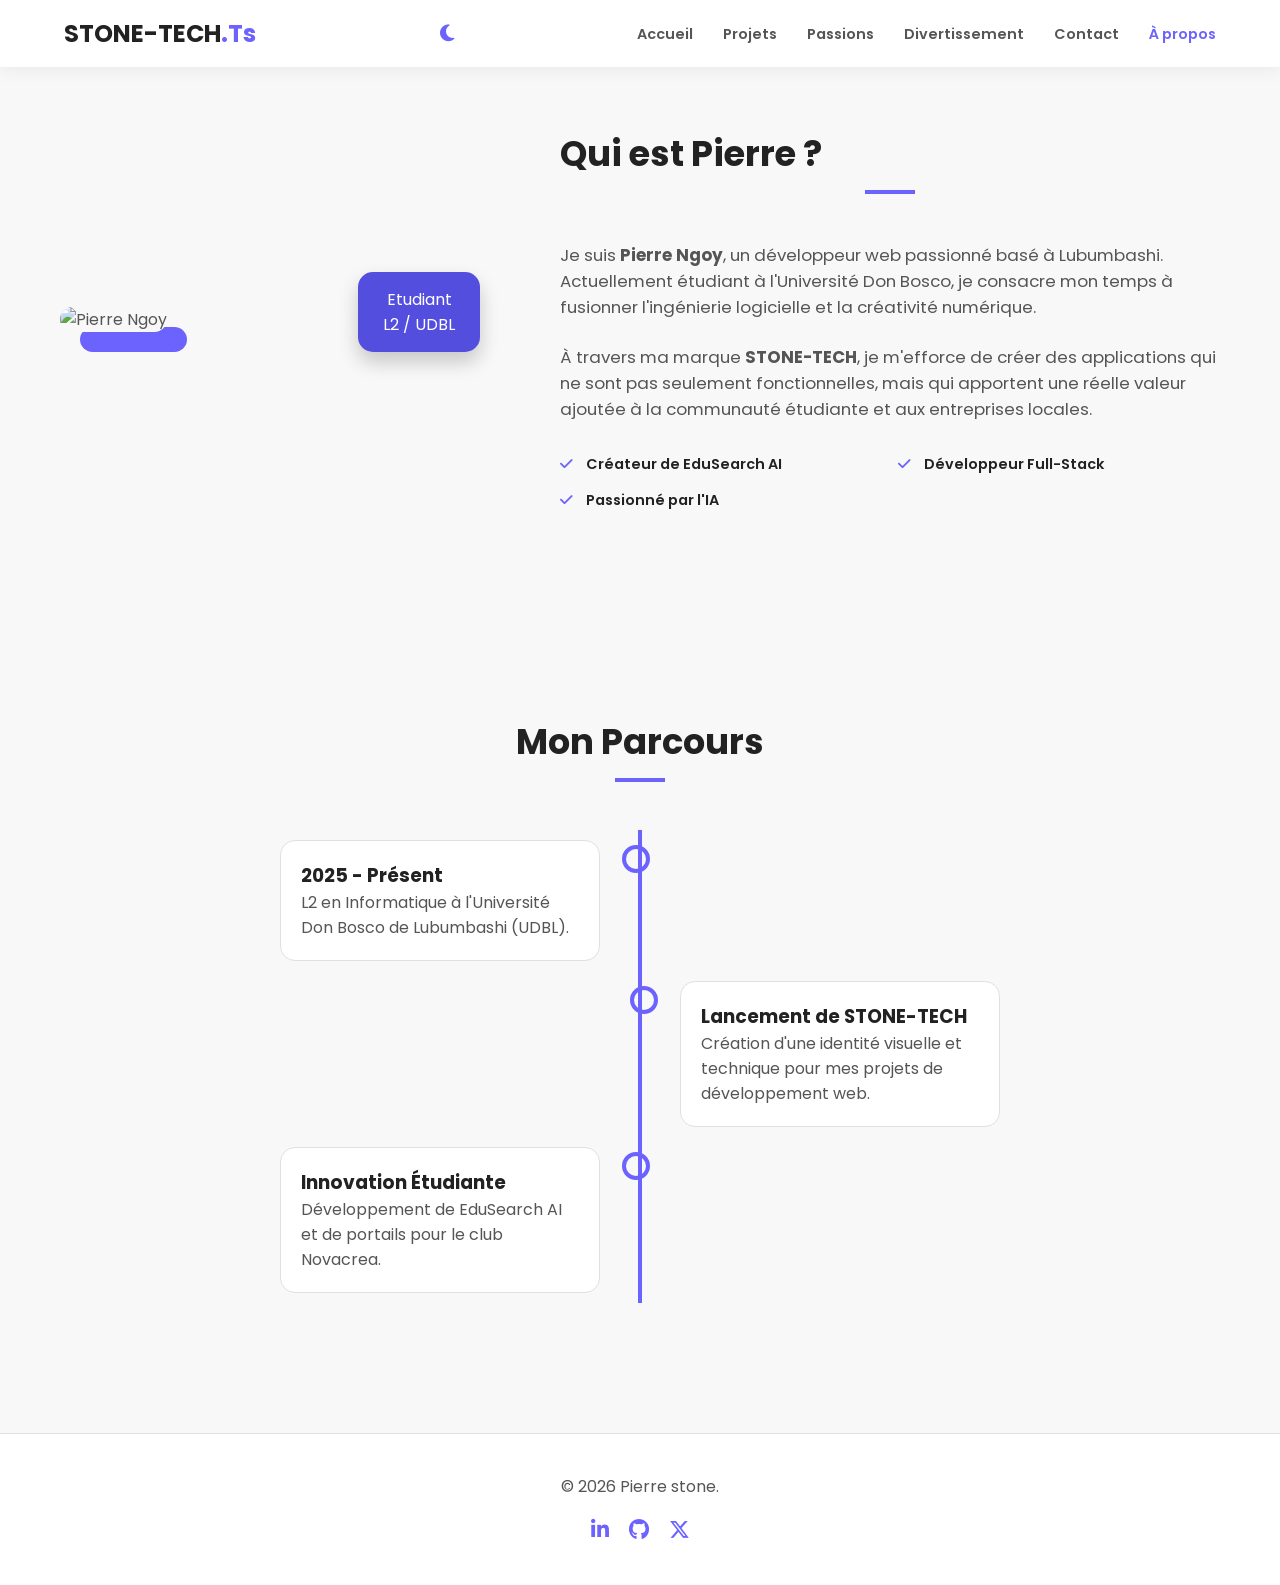
==== apropos.html @ 94541559 "nouveau" ====
<!DOCTYPE html>
<html lang="fr">
<head>
    <meta charset="UTF-8">
    <meta name="viewport" content="width=device-width, initial-scale=1.0">
    <title>À PROPOS | Pierre Ngoy</title>
    <link rel="stylesheet" href="css/style.css">
    <link rel="shortcut icon" href="image/peter.svg" type="image/x-icon">
    <link rel="preconnect" href="https://fonts.googleapis.com">
    <link href="https://fonts.googleapis.com/css2?family=Poppins:wght@300;400;600;700&display=swap" rel="stylesheet">
    <link rel="stylesheet" href="https://cdnjs.cloudflare.com/ajax/libs/font-awesome/6.5.1/css/all.min.css">
</head>
<body class="light-theme">

    <header>
        <div class="logo">
            <a href="index.html">STONE-TECH<span>.Ts</span></a>
        </div>
        <div class="header-right">
            <div class="theme-toggle" id="theme-button"><i class="fa-solid fa-moon"></i></div>
            <div class="menu-toggle" id="mobile-menu"><i class="fa-solid fa-bars"></i></div>
        </div>
        <nav>
            <ul class="nav-list">
                <li><a href="index.html">Accueil</a></li>
                <li><a href="projets.html">Projets</a></li>
                <li><a href="passions.html">Passions</a></li>
                <li><a href="divertissement.html">Divertissement</a></li>
                <li><a href="contact.html">Contact</a></li>
                <li><a href="apropos.html" class="active">À propos</a></li>
            </ul>
        </nav>
    </header>

    <main class="container">
        <section class="about-hero fade-in">
            <div class="about-image">
                <img src="image/PIERRE.jpg" alt="Pierre Ngoy">
                <div class="experience-badge">
                    <span>Etudiant</span>
                    <p>L2 / UDBL</p>
                </div>
            </div>
            <div class="about-intro">
                <h1 class="section-title" style="text-align: left; margin-top: 0;">Qui est <span>Pierre ?</span></h1>
                <p>Je suis <strong>Pierre Ngoy</strong>, un développeur web passionné basé à Lubumbashi. Actuellement étudiant à l'Université Don Bosco, je consacre mon temps à fusionner l'ingénierie logicielle et la créativité numérique.</p>
                <p>À travers ma marque <strong>STONE-TECH</strong>, je m'efforce de créer des applications qui ne sont pas seulement fonctionnelles, mais qui apportent une réelle valeur ajoutée à la communauté étudiante et aux entreprises locales.</p>
                
                <div class="personal-info">
                    <ul>
                        <li><i class="fa-solid fa-check"></i> Créateur de EduSearch AI</li>
                        <li><i class="fa-solid fa-check"></i> Développeur Full-Stack</li>
                        <li><i class="fa-solid fa-check"></i> Passionné par l'IA</li>
                    </ul>
                </div>
            </div>
        </section>

        <section class="timeline-section fade-in">
            <h2 class="section-title">Mon Parcours</h2>
            <div class="timeline">
                <div class="timeline-item left slide-in-left">
                    <div class="content">
                        <h3>2025 - Présent</h3>
                        <p>L2 en Informatique à l'Université Don Bosco de Lubumbashi (UDBL).</p>
                    </div>
                </div>
                <div class="timeline-item right slide-in-right">
                    <div class="content">
                        <h3>Lancement de STONE-TECH</h3>
                        <p>Création d'une identité visuelle et technique pour mes projets de développement web.</p>
                    </div>
                </div>
                <div class="timeline-item left slide-in-left">
                    <div class="content">
                        <h3>Innovation Étudiante</h3>
                        <p>Développement de EduSearch AI et de portails pour le club Novacrea.</p>
                    </div>
                </div>
            </div>
        </section>
    </main>

    <footer>
        <div class="footer-content">
            <p>&copy; 2026 Pierre stone.</p>
            <div class="social-links">
                <a href="#"><i class="fa-brands fa-linkedin-in"></i></a>
                <a href="#"><i class="fa-brands fa-github"></i></a>
                <a href="#"><i class="fa-brands fa-x-twitter"></i></a>
            </div>
        </div>
    </footer>

    <script src="js/script.js"></script>
</body>
</html>
---- css/style.css ----
/* =========================================
   1. VARIABLES & THÈMES (COULEURS TECH)
   ========================================= */
:root {
    --violet-doux: #6C63FF;
    --violet-fonce: #534EDD;
    --cyan-tech: #00f2ff;
    --gris-tres-clair: #F8F8F8;
    --gris-clair: #E0E0E0;
    --gris-fonce: #555;
    --gris-noir: #222;
    
    --bg-color: var(--gris-tres-clair);
    --header-bg: #FFFFFF;
    --text-color: var(--gris-fonce);
    --title-color: var(--gris-noir);
    --card-bg: #FFFFFF;
    --border-color: var(--gris-clair);
}

body.dark-theme {
    --bg-color: #0f0f12;
    --header-bg: #1a1a1f;
    --text-color: #b0b0b0;
    --title-color: #ffffff;
    --card-bg: #1a1a1f;
    --border-color: #333;
}

/* =========================================
   2. GLOBAL & RESET
   ========================================= */
* { margin: 0; padding: 0; box-sizing: border-box; }

body {
    font-family: 'Poppins', sans-serif;
    background: var(--bg-color);
    color: var(--text-color);
    transition: 0.3s ease;
    overflow-x: hidden;
}

h1, h2, h3 { font-family: 'Poppins', sans-serif; color: var(--title-color); }
a { text-decoration: none; transition: 0.3s; }
.container { max-width: 1200px; margin: 0 auto; padding: 0 20px; }

/* =========================================
   3. HEADER & NAVIGATION (MOBILE READY)
   ========================================= */
header {
    background: var(--header-bg);
    padding: 1rem 5%;
    display: flex;
    justify-content: space-between;
    align-items: center;
    position: sticky; top: 0; z-index: 1000;
    box-shadow: 0 5px 15px rgba(0,0,0,0.05);
}

.logo a { font-size: 1.5rem; font-weight: 700; color: var(--title-color); }
.logo span { color: var(--violet-doux); }

.header-right { display: flex; align-items: center; gap: 20px; }

.nav-list { list-style: none; display: flex; gap: 30px; }
.nav-list a { color: var(--text-color); font-weight: 600; font-size: 0.9rem; }
.nav-list a.active, .nav-list a:hover { color: var(--violet-doux); }

.theme-toggle, .menu-toggle { cursor: pointer; font-size: 1.2rem; color: var(--violet-doux); }
.menu-toggle { display: none; }

/* =========================================
   4. PAGE ACCUEIL (INDEX.HTML)
   ========================================= */
.hero { min-height: 85vh; display: flex; align-items: center; padding: 40px 0; }
.hero-content { display: flex; align-items: center; gap: 50px; width: 100%; }

.badge-tech {
    background: rgba(108, 99, 255, 0.1); color: var(--violet-doux);
    padding: 6px 15px; border-radius: 20px; font-weight: 700; font-size: 0.8rem;
    display: inline-block; margin-bottom: 1rem;
}

.hero-text { flex: 1.2; }
.hero-text h1 { font-size: 3.5rem; line-height: 1.1; margin-bottom: 1.5rem; }
.hero-text h1 span { color: var(--violet-doux); }

.hero-btns { display: flex; gap: 15px; margin-top: 2rem; }
.btn-primary { background: var(--violet-doux); color: white; padding: 12px 30px; border-radius: 30px; font-weight: 600; box-shadow: 0 4px 15px rgba(108, 99, 255, 0.3); }
.btn-secondary { border: 2px solid var(--violet-doux); color: var(--violet-doux); padding: 12px 30px; border-radius: 30px; font-weight: 600; }

.hero-visual { flex: 1; position: relative; display: flex; justify-content: center; }
.hero-swiper { width: 300px; height: 300px; border-radius: 50%; border: 6px solid var(--violet-doux); overflow: hidden; z-index: 2; }
.swiper-slide img { width: 100%; height: 100%; object-fit: cover; }

.circle-decoration {
    position: absolute; width: 320px; height: 320px;
    border: 2px dashed var(--violet-doux); border-radius: 50%;
    animation: spin 20s linear infinite;
}
@keyframes spin { from { transform: rotate(0deg); } to { transform: rotate(360deg); } }

/* =========================================
   5. SKILLS GRID (INDEX & COMMUN)
   ========================================= */
.section-title { text-align: center; margin: 4rem 0 3rem; font-size: 2.2rem; }
.section-title::after { content: ''; display: block; width: 50px; height: 4px; background: var(--violet-doux); margin: 10px auto; }

.skills-grid { display: grid; grid-template-columns: repeat(auto-fit, minmax(280px, 1fr)); gap: 25px; }
.skill-card {
    background: var(--card-bg); padding: 30px; border-radius: 20px;
    border: 1px solid var(--border-color); transition: 0.4s; text-align: center;
}
.skill-card:hover { transform: translateY(-10px); box-shadow: 0 10px 30px rgba(0,0,0,0.1); border-color: var(--violet-doux); }
.skill-icon { font-size: 2rem; color: var(--violet-doux); margin-bottom: 1rem; display: flex; justify-content: center; gap: 10px; }

.skill-bar { width: 100%; height: 6px; background: var(--gris-clair); border-radius: 10px; margin-top: 15px; overflow: hidden; }
.progress { height: 100%; background: linear-gradient(90deg, var(--violet-doux), var(--cyan-tech)); }

/* =========================================
   6. PAGES PROJETS / DIVERTISSEMENT (GRILLES)
   ========================================= */
.grid-container { display: grid; grid-template-columns: repeat(auto-fit, minmax(300px, 1fr)); gap: 30px; padding-bottom: 50px; }

.ent-card {
    background: var(--card-bg); border-radius: 20px; overflow: hidden;
    border: 1px solid var(--border-color); transition: 0.3s;
}
.ent-card:hover { transform: scale(1.02); box-shadow: 0 10px 25px rgba(0,0,0,0.1); }
.ent-img-container { width: 100%; height: 200px; overflow: hidden; }
.ent-img-container img { width: 100%; height: 100%; object-fit: cover; }
.ent-info { padding: 20px; text-align: center; }
.ent-icon { color: var(--violet-doux); font-size: 1.5rem; margin-bottom: 10px; }

/* =========================================
   7. PAGE PASSIONS (LISTE)
   ========================================= */
.passion-item {
    display: flex; align-items: center; gap: 40px;
    background: var(--card-bg); padding: 30px; border-radius: 25px;
    margin-bottom: 30px; border: 1px solid var(--border-color);
}
.passion-item.reverse { flex-direction: row-reverse; }
.passion-image { flex: 1; height: 250px; border-radius: 20px; overflow: hidden; }
.passion-image img { width: 100%; height: 100%; object-fit: cover; }
.passion-text { flex: 1.5; }

/* =========================================
   8. PAGE CONTACT (STYLE TECH)
   ========================================= */
.tech-mode {
    background-color: #0a0a0c;
    background-image: radial-gradient(circle at 50% 50%, rgba(108,99,255,0.05) 0%, transparent 80%),
                      linear-gradient(rgba(108,99,255,0.05) 1px, transparent 1px),
                      linear-gradient(90deg, rgba(108,99,255,0.05) 1px, transparent 1px);
    background-size: 100% 100%, 30px 30px, 30px 30px;
    padding: 60px 0; min-height: 90vh;
}
.tech-title { color: var(--cyan-tech); text-shadow: 0 0 10px var(--cyan-tech); text-align: center; letter-spacing: 3px; margin-bottom: 2rem; }

.tech-para { color: var(--cyan-tech); text-shadow: 0 0 5px var(--cyan-tech); text-align: center; letter-spacing: 2px; margin-bottom: 1rem; }

.tech-card {
    background: rgba(26, 26, 31, 0.9) !important; backdrop-filter: blur(10px);
    border: 1px solid var(--violet-doux); border-radius: 0 40px 0 40px !important;
    padding: 30px; max-width: 550px; margin: 0 auto;
}
.pro-form input, .pro-form textarea {
    width: 100%; background: #000 !important; border: 1px solid #333 !important;
    color: var(--cyan-tech) !important; padding: 15px; margin-bottom: 15px; border-radius: 8px; font-family: monospace;
}
.btn-tech {
    width: 100%; background: linear-gradient(45deg, var(--violet-doux), var(--cyan-tech));
    color: #fff; border: none; padding: 18px; font-weight: 700; cursor: pointer;
    clip-path: polygon(10% 0, 100% 0, 90% 100%, 0% 100%);
}
.quick-links-mobile { display: flex; justify-content: center; gap: 20px; margin-top: 30px; }
.tech-link { width: 55px; height: 55px; border-radius: 50%; border: 1px solid var(--violet-doux); display: flex; align-items: center; justify-content: center; font-size: 1.4rem; color: #fff; }
/* =========================================
   PAGE À PROPOS - STYLES SPÉCIFIQUES
   ========================================= */

.about-hero {
    display: flex;
    align-items: center;
    gap: 60px;
    padding: 60px 0;
}

.about-image {
    position: relative;
    flex: 1;
}

.about-image img {
    width: 100%;
    max-width: 400px;
    border-radius: 30px;
    box-shadow: 20px 20px 0 var(--violet-doux);
}

.experience-badge {
    position: absolute;
    bottom: -20px;
    right: 20px;
    background: var(--violet-fonce);
    color: white;
    padding: 15px 25px;
    border-radius: 15px;
    text-align: center;
    box-shadow: 0 10px 20px rgba(0,0,0,0.2);
}

.about-intro {
    flex: 1.5;
}

.about-intro p {
    margin-bottom: 1.5rem;
    font-size: 1.05rem;
}

.personal-info ul {
    list-style: none;
    display: grid;
    grid-template-columns: 1fr 1fr;
    gap: 15px;
    margin-top: 2rem;
}

.personal-info li {
    font-weight: 600;
    font-size: 0.9rem;
    color: var(--title-color);
}

.personal-info i {
    color: var(--violet-doux);
    margin-right: 10px;
}

/* --- Timeline Style --- */
.timeline-section {
    padding: 80px 0;
}

.timeline {
    position: relative;
    max-width: 800px;
    margin: 0 auto;
}

.timeline::after {
    content: '';
    position: absolute;
    width: 4px;
    background-color: var(--violet-doux);
    top: 0; bottom: 0;
    left: 50%;
    margin-left: -2px;
}

.timeline-item {
    padding: 10px 40px;
    position: relative;
    width: 50%;
}

.timeline-item::after {
    content: '';
    position: absolute;
    width: 20px; height: 20px;
    right: -10px;
    background-color: var(--bg-color);
    border: 4px solid var(--violet-doux);
    top: 15px;
    border-radius: 50%;
    z-index: 1;
}

.right { left: 50%; }
.right::after { left: -10px; }

.timeline-item .content {
    padding: 20px;
    background: var(--card-bg);
    border-radius: 15px;
    border: 1px solid var(--border-color);
}

/* --- RESPONSIVE À PROPOS --- */
@media (max-width: 900px) {
    .about-hero {
        flex-direction: column;
        text-align: center;
    }
    .about-image img {
        max-width: 300px;
        box-shadow: 15px 15px 0 var(--violet-doux);
    }
    .personal-info ul {
        grid-template-columns: 1fr;
    }
    .timeline::after { left: 31px; }
    .timeline-item { width: 100%; padding-left: 70px; padding-right: 25px; }
    .timeline-item::after { left: 21px; }
    .right { left: 0%; }
}

/* =========================================
   9. FOOTER
   ========================================= */
footer { text-align: center; padding: 40px 0; background: var(--header-bg); border-top: 1px solid var(--border-color); margin-top: 50px; }
.social-links { margin-top: 15px; display: flex; justify-content: center; gap: 20px; }
.social-links a { color: var(--violet-doux); font-size: 1.3rem; }

/* =========================================
   10. RESPONSIVE & ANIMATIONS
   ========================================= */
@media (max-width: 992px) {
    .hero-content { flex-direction: column-reverse; text-align: center; }
    .hero-text h1 { font-size: 2.8rem; }
    .hero-btns { justify-content: center; }
    .passion-item, .passion-item.reverse { flex-direction: column; text-align: center; }
}

@media (max-width: 768px) {
    .menu-toggle { display: block; }
    nav {
        display: none; position: absolute; top: 100%; left: 0; width: 100%;
        background: var(--header-bg); flex-direction: column; padding: 20px;
        box-shadow: 0 10px 15px rgba(0,0,0,0.1);
    }
    nav.active { display: flex; }
    .nav-list { flex-direction: column; align-items: center; gap: 15px; }
}

/* Base des animations */
.fade-in, .slide-in-left, .slide-in-right { opacity: 0; transition: 0.8s ease-out; }
.slide-in-left { transform: translateX(-40px); }
.slide-in-right { transform: translateX(40px); }
.appear { opacity: 1; transform: translate(0); }
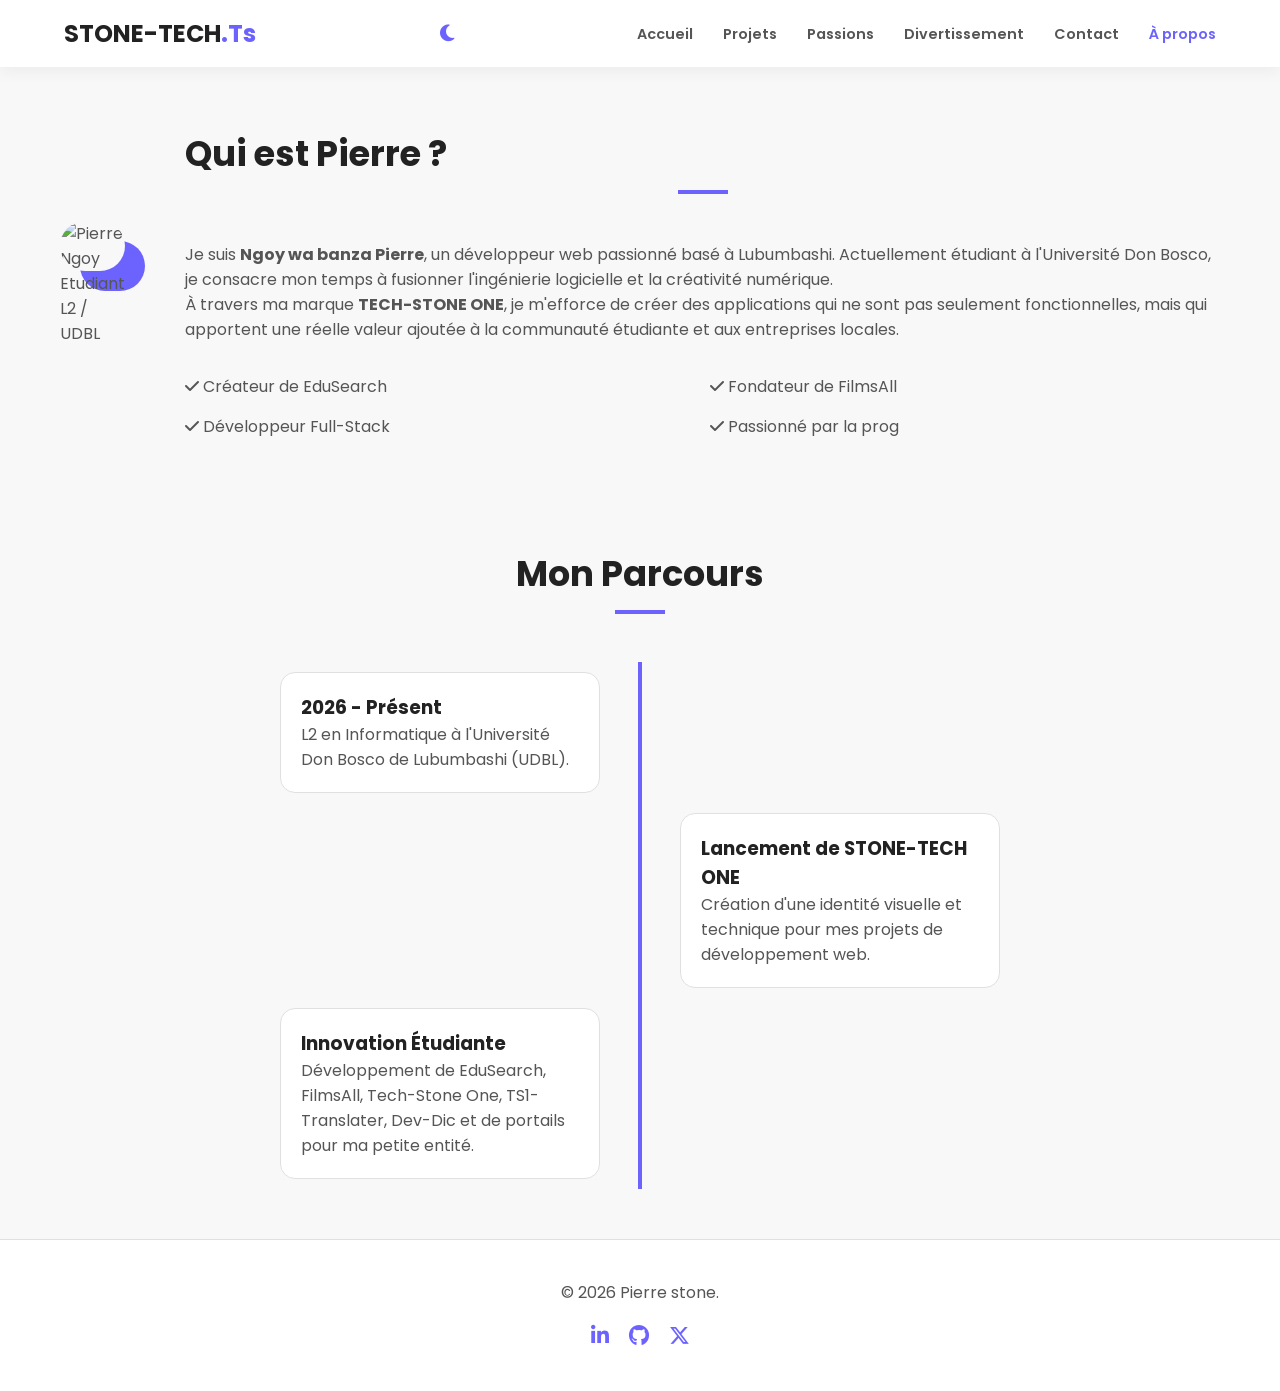
==== commit b0f0062d: "nouvelle fonctionnalité" ====
--- a/apropos.html
+++ b/apropos.html
@@ -43,14 +43,15 @@
             </div>
             <div class="about-intro">
                 <h1 class="section-title" style="text-align: left; margin-top: 0;">Qui est <span>Pierre ?</span></h1>
-                <p>Je suis <strong>Pierre Ngoy</strong>, un développeur web passionné basé à Lubumbashi. Actuellement étudiant à l'Université Don Bosco, je consacre mon temps à fusionner l'ingénierie logicielle et la créativité numérique.</p>
-                <p>À travers ma marque <strong>STONE-TECH</strong>, je m'efforce de créer des applications qui ne sont pas seulement fonctionnelles, mais qui apportent une réelle valeur ajoutée à la communauté étudiante et aux entreprises locales.</p>
+                <p>Je suis <strong>Ngoy wa banza Pierre</strong>, un développeur web passionné basé à Lubumbashi. Actuellement étudiant à l'Université Don Bosco, je consacre mon temps à fusionner l'ingénierie logicielle et la créativité numérique.</p>
+                <p>À travers ma marque <strong>TECH-STONE ONE</strong>, je m'efforce de créer des applications qui ne sont pas seulement fonctionnelles, mais qui apportent une réelle valeur ajoutée à la communauté étudiante et aux entreprises locales.</p>
                 
                 <div class="personal-info">
                     <ul>
-                        <li><i class="fa-solid fa-check"></i> Créateur de EduSearch AI</li>
+                        <li><i class="fa-solid fa-check"></i> Créateur de EduSearch</li>
+                        <li><i class="fa-solid fa-check"></i> Fondateur de FilmsAll</li>
                         <li><i class="fa-solid fa-check"></i> Développeur Full-Stack</li>
-                        <li><i class="fa-solid fa-check"></i> Passionné par l'IA</li>
+                        <li><i class="fa-solid fa-check"></i> Passionné par la prog</li>
                     </ul>
                 </div>
             </div>
@@ -61,20 +62,20 @@
             <div class="timeline">
                 <div class="timeline-item left slide-in-left">
                     <div class="content">
-                        <h3>2025 - Présent</h3>
+                        <h3>2026 - Présent</h3>
                         <p>L2 en Informatique à l'Université Don Bosco de Lubumbashi (UDBL).</p>
                     </div>
                 </div>
                 <div class="timeline-item right slide-in-right">
                     <div class="content">
-                        <h3>Lancement de STONE-TECH</h3>
+                        <h3>Lancement de STONE-TECH ONE</h3>
                         <p>Création d'une identité visuelle et technique pour mes projets de développement web.</p>
                     </div>
                 </div>
                 <div class="timeline-item left slide-in-left">
                     <div class="content">
                         <h3>Innovation Étudiante</h3>
-                        <p>Développement de EduSearch AI et de portails pour le club Novacrea.</p>
+                        <p>Développement de EduSearch, FilmsAll, Tech-Stone One, TS1-Translater, Dev-Dic et de portails pour ma petite entité.</p>
                     </div>
                 </div>
             </div>
@@ -85,8 +86,8 @@
         <div class="footer-content">
             <p>&copy; 2026 Pierre stone.</p>
             <div class="social-links">
-                <a href="#"><i class="fa-brands fa-linkedin-in"></i></a>
-                <a href="#"><i class="fa-brands fa-github"></i></a>
+                <a href="https://www.linkedin.com/in/pierre-ngoy-2ab672357"><i class="fa-brands fa-linkedin-in"></i></a>
+                <a href="https://github.com/PIERRESTONE260.git"><i class="fa-brands fa-github"></i></a>
                 <a href="#"><i class="fa-brands fa-x-twitter"></i></a>
             </div>
         </div>
--- a/css/style.css
+++ b/css/style.css
@@ -1,5 +1,5 @@
 /* =========================================
-   1. VARIABLES & THÈMES (COULEURS TECH)
+   1. VARIABLES & THÈMES
    ========================================= */
 :root {
     --violet-doux: #6C63FF;
@@ -40,12 +40,12 @@
     overflow-x: hidden;
 }
 
-h1, h2, h3 { font-family: 'Poppins', sans-serif; color: var(--title-color); }
+h1, h2, h3 { color: var(--title-color); }
 a { text-decoration: none; transition: 0.3s; }
 .container { max-width: 1200px; margin: 0 auto; padding: 0 20px; }
 
 /* =========================================
-   3. HEADER & NAVIGATION (MOBILE READY)
+   3. HEADER & NAVIGATION
    ========================================= */
 header {
     background: var(--header-bg);
@@ -70,272 +70,146 @@
 .menu-toggle { display: none; }
 
 /* =========================================
-   4. PAGE ACCUEIL (INDEX.HTML)
+   4. GRILLE DE CARTES (PROJETS / PASSIONS / DIVERT.)
+   ========================================= */
+.section-title { text-align: center; margin: 3rem 0; font-size: 2.2rem; }
+.section-title::after { content: ''; display: block; width: 50px; height: 4px; background: var(--violet-doux); margin: 10px auto; }
+
+.projets-grid {
+    display: grid;
+    grid-template-columns: repeat(auto-fit, minmax(320px, 1fr));
+    gap: 30px;
+    padding-bottom: 50px;
+}
+
+.ent-card {
+    background: var(--card-bg);
+    border-radius: 16px;
+    overflow: hidden;
+    border: 1px solid var(--border-color);
+    transition: 0.4s cubic-bezier(0.175, 0.885, 0.32, 1.275);
+    display: flex;
+    flex-direction: column;
+    box-shadow: 0 4px 10px rgba(0,0,0,0.03);
+}
+
+.ent-card:hover {
+    transform: translateY(-10px);
+    box-shadow: 0 15px 30px rgba(0,0,0,0.1);
+    border-color: var(--violet-doux);
+}
+
+.ent-img-container { width: 100%; height: 210px; overflow: hidden; }
+.ent-img-container img { width: 100%; height: 100%; object-fit: cover; transition: 0.5s; display: block; }
+.ent-card:hover .ent-img-container img { transform: scale(1.1); }
+
+.ent-info { padding: 25px; flex-grow: 1; display: flex; flex-direction: column; }
+.ent-info h3 { color: var(--violet-doux); font-size: 1.3rem; margin-bottom: 12px; text-align: left;}
+.ent-info p { font-size: 0.92rem; line-height: 1.6; margin-bottom: 20px; color: var(--text-color); text-align: left;}
+
+.tags { display: flex; flex-wrap: wrap; gap: 8px; margin-bottom: 20px; }
+.tag {
+    background: rgba(108, 99, 255, 0.08);
+    color: var(--violet-doux);
+    padding: 4px 14px;
+    border-radius: 20px;
+    font-size: 0.75rem;
+    font-weight: 600;
+    border: 1px solid rgba(108, 99, 255, 0.15);
+}
+
+.card-footer {
+    margin-top: auto;
+    padding-top: 15px;
+    border-top: 1px solid var(--border-color);
+    display: flex;
+    justify-content: space-between;
+    align-items: center;
+}
+
+.card-footer a, .status {
+    color: var(--title-color);
+    font-size: 0.85rem;
+    font-weight: 600;
+    display: flex;
+    align-items: center;
+    gap: 8px;
+}
+.card-footer a:hover { color: var(--violet-doux); }
+
+/* =========================================
+   5. HERO & ACCUEIL
    ========================================= */
 .hero { min-height: 85vh; display: flex; align-items: center; padding: 40px 0; }
 .hero-content { display: flex; align-items: center; gap: 50px; width: 100%; }
-
-.badge-tech {
-    background: rgba(108, 99, 255, 0.1); color: var(--violet-doux);
-    padding: 6px 15px; border-radius: 20px; font-weight: 700; font-size: 0.8rem;
-    display: inline-block; margin-bottom: 1rem;
-}
-
 .hero-text { flex: 1.2; }
 .hero-text h1 { font-size: 3.5rem; line-height: 1.1; margin-bottom: 1.5rem; }
 .hero-text h1 span { color: var(--violet-doux); }
-
 .hero-btns { display: flex; gap: 15px; margin-top: 2rem; }
 .btn-primary { background: var(--violet-doux); color: white; padding: 12px 30px; border-radius: 30px; font-weight: 600; box-shadow: 0 4px 15px rgba(108, 99, 255, 0.3); }
 .btn-secondary { border: 2px solid var(--violet-doux); color: var(--violet-doux); padding: 12px 30px; border-radius: 30px; font-weight: 600; }
 
-.hero-visual { flex: 1; position: relative; display: flex; justify-content: center; }
+.hero-visual { flex: 1; display: flex; justify-content: center; position: relative; }
 .hero-swiper { width: 300px; height: 300px; border-radius: 50%; border: 6px solid var(--violet-doux); overflow: hidden; z-index: 2; }
-.swiper-slide img { width: 100%; height: 100%; object-fit: cover; }
-
-.circle-decoration {
-    position: absolute; width: 320px; height: 320px;
-    border: 2px dashed var(--violet-doux); border-radius: 50%;
-    animation: spin 20s linear infinite;
-}
+.swiper-slide img { width: 100%; height: 100%; object-fit: cover; display: block; }
+.circle-decoration { position: absolute; width: 320px; height: 320px; border: 2px dashed var(--violet-doux); border-radius: 50%; animation: spin 20s linear infinite; top: 50%; left: 50%; margin-top: -160px; margin-left: -160px;}
 @keyframes spin { from { transform: rotate(0deg); } to { transform: rotate(360deg); } }
 
 /* =========================================
-   5. SKILLS GRID (INDEX & COMMUN)
-   ========================================= */
-.section-title { text-align: center; margin: 4rem 0 3rem; font-size: 2.2rem; }
-.section-title::after { content: ''; display: block; width: 50px; height: 4px; background: var(--violet-doux); margin: 10px auto; }
-
+   6. SKILLS & AUTRES PAGES
+   ========================================= */
 .skills-grid { display: grid; grid-template-columns: repeat(auto-fit, minmax(280px, 1fr)); gap: 25px; }
-.skill-card {
-    background: var(--card-bg); padding: 30px; border-radius: 20px;
-    border: 1px solid var(--border-color); transition: 0.4s; text-align: center;
-}
-.skill-card:hover { transform: translateY(-10px); box-shadow: 0 10px 30px rgba(0,0,0,0.1); border-color: var(--violet-doux); }
+.skill-card { background: var(--card-bg); padding: 30px; border-radius: 20px; border: 1px solid var(--border-color); text-align: center; transition: 0.3s; }
+.skill-card:hover { border-color: var(--violet-doux); transform: translateY(-5px); }
 .skill-icon { font-size: 2rem; color: var(--violet-doux); margin-bottom: 1rem; display: flex; justify-content: center; gap: 10px; }
-
 .skill-bar { width: 100%; height: 6px; background: var(--gris-clair); border-radius: 10px; margin-top: 15px; overflow: hidden; }
 .progress { height: 100%; background: linear-gradient(90deg, var(--violet-doux), var(--cyan-tech)); }
 
-/* =========================================
-   6. PAGES PROJETS / DIVERTISSEMENT (GRILLES)
-   ========================================= */
-.grid-container { display: grid; grid-template-columns: repeat(auto-fit, minmax(300px, 1fr)); gap: 30px; padding-bottom: 50px; }
-
-.ent-card {
-    background: var(--card-bg); border-radius: 20px; overflow: hidden;
-    border: 1px solid var(--border-color); transition: 0.3s;
-}
-.ent-card:hover { transform: scale(1.02); box-shadow: 0 10px 25px rgba(0,0,0,0.1); }
-.ent-img-container { width: 100%; height: 200px; overflow: hidden; }
-.ent-img-container img { width: 100%; height: 100%; object-fit: cover; }
-.ent-info { padding: 20px; text-align: center; }
-.ent-icon { color: var(--violet-doux); font-size: 1.5rem; margin-bottom: 10px; }
-
-/* =========================================
-   7. PAGE PASSIONS (LISTE)
-   ========================================= */
-.passion-item {
-    display: flex; align-items: center; gap: 40px;
-    background: var(--card-bg); padding: 30px; border-radius: 25px;
-    margin-bottom: 30px; border: 1px solid var(--border-color);
-}
-.passion-item.reverse { flex-direction: row-reverse; }
-.passion-image { flex: 1; height: 250px; border-radius: 20px; overflow: hidden; }
-.passion-image img { width: 100%; height: 100%; object-fit: cover; }
-.passion-text { flex: 1.5; }
-
-/* =========================================
-   8. PAGE CONTACT (STYLE TECH)
-   ========================================= */
-.tech-mode {
-    background-color: #0a0a0c;
-    background-image: radial-gradient(circle at 50% 50%, rgba(108,99,255,0.05) 0%, transparent 80%),
-                      linear-gradient(rgba(108,99,255,0.05) 1px, transparent 1px),
-                      linear-gradient(90deg, rgba(108,99,255,0.05) 1px, transparent 1px);
-    background-size: 100% 100%, 30px 30px, 30px 30px;
-    padding: 60px 0; min-height: 90vh;
-}
-.tech-title { color: var(--cyan-tech); text-shadow: 0 0 10px var(--cyan-tech); text-align: center; letter-spacing: 3px; margin-bottom: 2rem; }
-
-.tech-para { color: var(--cyan-tech); text-shadow: 0 0 5px var(--cyan-tech); text-align: center; letter-spacing: 2px; margin-bottom: 1rem; }
-
-.tech-card {
-    background: rgba(26, 26, 31, 0.9) !important; backdrop-filter: blur(10px);
-    border: 1px solid var(--violet-doux); border-radius: 0 40px 0 40px !important;
-    padding: 30px; max-width: 550px; margin: 0 auto;
-}
-.pro-form input, .pro-form textarea {
-    width: 100%; background: #000 !important; border: 1px solid #333 !important;
-    color: var(--cyan-tech) !important; padding: 15px; margin-bottom: 15px; border-radius: 8px; font-family: monospace;
-}
-.btn-tech {
-    width: 100%; background: linear-gradient(45deg, var(--violet-doux), var(--cyan-tech));
-    color: #fff; border: none; padding: 18px; font-weight: 700; cursor: pointer;
-    clip-path: polygon(10% 0, 100% 0, 90% 100%, 0% 100%);
-}
-.quick-links-mobile { display: flex; justify-content: center; gap: 20px; margin-top: 30px; }
-.tech-link { width: 55px; height: 55px; border-radius: 50%; border: 1px solid var(--violet-doux); display: flex; align-items: center; justify-content: center; font-size: 1.4rem; color: #fff; }
-/* =========================================
-   PAGE À PROPOS - STYLES SPÉCIFIQUES
-   ========================================= */
-
-.about-hero {
-    display: flex;
-    align-items: center;
-    gap: 60px;
-    padding: 60px 0;
-}
-
-.about-image {
-    position: relative;
-    flex: 1;
-}
-
-.about-image img {
-    width: 100%;
-    max-width: 400px;
-    border-radius: 30px;
-    box-shadow: 20px 20px 0 var(--violet-doux);
-}
-
-.experience-badge {
-    position: absolute;
-    bottom: -20px;
-    right: 20px;
-    background: var(--violet-fonce);
-    color: white;
-    padding: 15px 25px;
-    border-radius: 15px;
-    text-align: center;
-    box-shadow: 0 10px 20px rgba(0,0,0,0.2);
-}
-
-.about-intro {
-    flex: 1.5;
-}
-
-.about-intro p {
-    margin-bottom: 1.5rem;
-    font-size: 1.05rem;
-}
-
-.personal-info ul {
-    list-style: none;
-    display: grid;
-    grid-template-columns: 1fr 1fr;
-    gap: 15px;
-    margin-top: 2rem;
-}
-
-.personal-info li {
-    font-weight: 600;
-    font-size: 0.9rem;
-    color: var(--title-color);
-}
-
-.personal-info i {
-    color: var(--violet-doux);
-    margin-right: 10px;
-}
-
-/* --- Timeline Style --- */
-.timeline-section {
-    padding: 80px 0;
-}
-
-.timeline {
-    position: relative;
-    max-width: 800px;
-    margin: 0 auto;
-}
-
-.timeline::after {
-    content: '';
-    position: absolute;
-    width: 4px;
-    background-color: var(--violet-doux);
-    top: 0; bottom: 0;
-    left: 50%;
-    margin-left: -2px;
-}
-
-.timeline-item {
-    padding: 10px 40px;
-    position: relative;
-    width: 50%;
-}
-
-.timeline-item::after {
-    content: '';
-    position: absolute;
-    width: 20px; height: 20px;
-    right: -10px;
-    background-color: var(--bg-color);
-    border: 4px solid var(--violet-doux);
-    top: 15px;
-    border-radius: 50%;
-    z-index: 1;
-}
-
+/* Timeline pour À Propos */
+.about-hero { display: flex; align-items: center; gap: 60px; padding: 60px 0; }
+.about-image img { width: 100%; max-width: 400px; border-radius: 30px; box-shadow: 20px 20px 0 var(--violet-doux); }
+.personal-info ul { list-style: none; display: grid; grid-template-columns: 1fr 1fr; gap: 15px; margin-top: 2rem; }
+
+.timeline { position: relative; max-width: 800px; margin: 0 auto; }
+.timeline::after { content: ''; position: absolute; width: 4px; background: var(--violet-doux); top: 0; bottom: 0; left: 50%; margin-left: -2px; }
+.timeline-item { padding: 10px 40px; position: relative; width: 50%; }
+.timeline-item .content { padding: 20px; background: var(--card-bg); border-radius: 15px; border: 1px solid var(--border-color); }
 .right { left: 50%; }
-.right::after { left: -10px; }
-
-.timeline-item .content {
-    padding: 20px;
-    background: var(--card-bg);
-    border-radius: 15px;
-    border: 1px solid var(--border-color);
-}
-
-/* --- RESPONSIVE À PROPOS --- */
-@media (max-width: 900px) {
-    .about-hero {
-        flex-direction: column;
-        text-align: center;
-    }
-    .about-image img {
-        max-width: 300px;
-        box-shadow: 15px 15px 0 var(--violet-doux);
-    }
-    .personal-info ul {
-        grid-template-columns: 1fr;
-    }
-    .timeline::after { left: 31px; }
-    .timeline-item { width: 100%; padding-left: 70px; padding-right: 25px; }
-    .timeline-item::after { left: 21px; }
-    .right { left: 0%; }
-}
-
-/* =========================================
-   9. FOOTER
-   ========================================= */
+
+/* Contact Mode Tech */
+.tech-mode { background-color: #0a0a0c; padding: 60px 0; min-height: 90vh; }
+.tech-title { color: var(--cyan-tech); text-shadow: 0 0 10px var(--cyan-tech); text-align: center; letter-spacing: 3px; font-size: 2.5rem; margin-bottom: 10px;}
+.tech-para { color: var(--cyan-tech); text-align: center; margin-bottom: 40px; opacity: 0.8; }
+.tech-card { background: rgba(26, 26, 31, 0.9); border: 1px solid var(--violet-doux); border-radius: 0 40px 0 40px; padding: 30px; max-width: 550px; margin: 0 auto; box-shadow: 0 0 20px rgba(108, 99, 255, 0.2);}
+.pro-form input, .pro-form textarea { width: 100%; background: #000; border: 1px solid #333; color: var(--cyan-tech); padding: 15px; margin-bottom: 15px; border-radius: 8px; font-family: monospace; }
+.btn-tech { width: 100%; background: linear-gradient(45deg, var(--violet-doux), var(--cyan-tech)); color: #fff; border: none; padding: 18px; font-weight: 700; cursor: pointer; clip-path: polygon(10% 0, 100% 0, 90% 100%, 0% 100%); }
+
+/* Footer */
 footer { text-align: center; padding: 40px 0; background: var(--header-bg); border-top: 1px solid var(--border-color); margin-top: 50px; }
 .social-links { margin-top: 15px; display: flex; justify-content: center; gap: 20px; }
 .social-links a { color: var(--violet-doux); font-size: 1.3rem; }
 
-/* =========================================
-   10. RESPONSIVE & ANIMATIONS
-   ========================================= */
+/* Responsive */
 @media (max-width: 992px) {
     .hero-content { flex-direction: column-reverse; text-align: center; }
+    .about-hero { flex-direction: column; text-align: center; }
+    .personal-info ul { grid-template-columns: 1fr; }
     .hero-text h1 { font-size: 2.8rem; }
-    .hero-btns { justify-content: center; }
-    .passion-item, .passion-item.reverse { flex-direction: column; text-align: center; }
 }
 
 @media (max-width: 768px) {
     .menu-toggle { display: block; }
-    nav {
-        display: none; position: absolute; top: 100%; left: 0; width: 100%;
-        background: var(--header-bg); flex-direction: column; padding: 20px;
-        box-shadow: 0 10px 15px rgba(0,0,0,0.1);
-    }
+    nav { display: none; position: absolute; top: 100%; left: 0; width: 100%; background: var(--header-bg); flex-direction: column; padding: 20px; box-shadow: 0 10px 15px rgba(0,0,0,0.1); }
     nav.active { display: flex; }
     .nav-list { flex-direction: column; align-items: center; gap: 15px; }
-}
-
-/* Base des animations */
+    .timeline::after { left: 31px; }
+    .timeline-item { width: 100%; padding-left: 70px; padding-right: 20px; }
+    .right { left: 0; }
+    .hero-swiper { width: 250px; height: 250px; }
+    .circle-decoration { width: 270px; height: 270px; margin-top: -135px; margin-left: -135px;}
+}
+
+/* Animations */
 .fade-in, .slide-in-left, .slide-in-right { opacity: 0; transition: 0.8s ease-out; }
 .slide-in-left { transform: translateX(-40px); }
 .slide-in-right { transform: translateX(40px); }
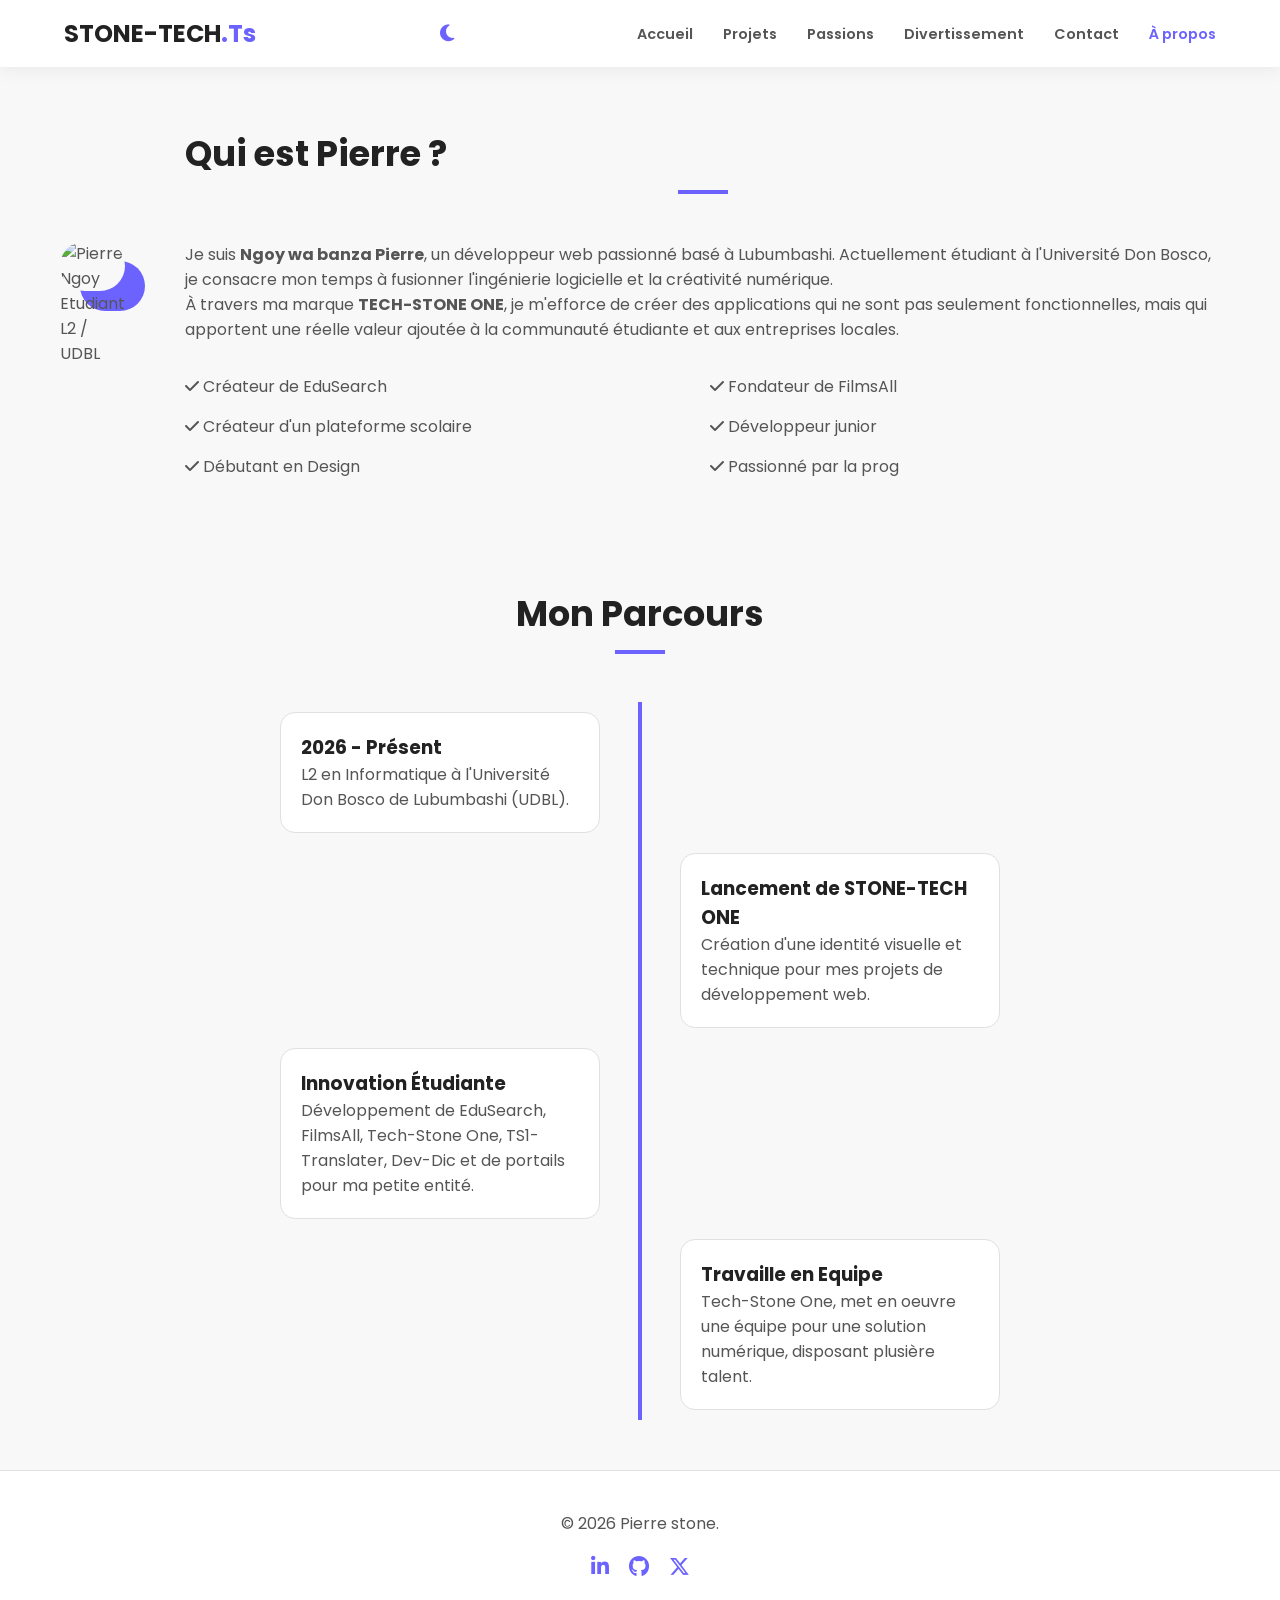
==== commit 4cf6b17d: "nouvelle fonction" ====
--- a/apropos.html
+++ b/apropos.html
@@ -1,98 +1,136 @@
 <!DOCTYPE html>
 <html lang="fr">
-<head>
-    <meta charset="UTF-8">
-    <meta name="viewport" content="width=device-width, initial-scale=1.0">
-    <title>À PROPOS | Pierre Ngoy</title>
-    <link rel="stylesheet" href="css/style.css">
-    <link rel="shortcut icon" href="image/peter.svg" type="image/x-icon">
-    <link rel="preconnect" href="https://fonts.googleapis.com">
-    <link href="https://fonts.googleapis.com/css2?family=Poppins:wght@300;400;600;700&display=swap" rel="stylesheet">
-    <link rel="stylesheet" href="https://cdnjs.cloudflare.com/ajax/libs/font-awesome/6.5.1/css/all.min.css">
-</head>
-<body class="light-theme">
+    <head>
+        <meta charset="UTF-8">
+        <meta name="viewport" content="width=device-width, initial-scale=1.0">
+        <title>À PROPOS | Pierre Ngoy</title>
+        <link rel="stylesheet" href="css/style.css">
+        <link rel="shortcut icon" href="image/peter.svg" type="image/x-icon">
+        <link rel="preconnect" href="https://fonts.googleapis.com">
+        <link
+            href="https://fonts.googleapis.com/css2?family=Poppins:wght@300;400;600;700&display=swap"
+            rel="stylesheet">
+        <link rel="stylesheet"
+            href="https://cdnjs.cloudflare.com/ajax/libs/font-awesome/6.5.1/css/all.min.css">
+    </head>
+    <body class="light-theme">
 
-    <header>
-        <div class="logo">
-            <a href="index.html">STONE-TECH<span>.Ts</span></a>
-        </div>
-        <div class="header-right">
-            <div class="theme-toggle" id="theme-button"><i class="fa-solid fa-moon"></i></div>
-            <div class="menu-toggle" id="mobile-menu"><i class="fa-solid fa-bars"></i></div>
-        </div>
-        <nav>
-            <ul class="nav-list">
-                <li><a href="index.html">Accueil</a></li>
-                <li><a href="projets.html">Projets</a></li>
-                <li><a href="passions.html">Passions</a></li>
-                <li><a href="divertissement.html">Divertissement</a></li>
-                <li><a href="contact.html">Contact</a></li>
-                <li><a href="apropos.html" class="active">À propos</a></li>
-            </ul>
-        </nav>
-    </header>
+        <header>
+            <div class="logo">
+                <a href="index.html">STONE-TECH<span>.Ts</span></a>
+            </div>
+            <div class="header-right">
+                <div class="theme-toggle" id="theme-button"><i
+                        class="fa-solid fa-moon"></i></div>
+                <div class="menu-toggle" id="mobile-menu"><i
+                        class="fa-solid fa-bars"></i></div>
+            </div>
+            <nav>
+                <ul class="nav-list">
+                    <li><a href="index.html">Accueil</a></li>
+                    <li><a href="projets.html">Projets</a></li>
+                    <li><a href="passions.html">Passions</a></li>
+                    <li><a href="divertissement.html">Divertissement</a></li>
+                    <li><a href="contact.html">Contact</a></li>
+                    <li><a href="apropos.html" class="active">À propos</a></li>
+                </ul>
+            </nav>
+        </header>
 
-    <main class="container">
-        <section class="about-hero fade-in">
-            <div class="about-image">
-                <img src="image/PIERRE.jpg" alt="Pierre Ngoy">
-                <div class="experience-badge">
-                    <span>Etudiant</span>
-                    <p>L2 / UDBL</p>
+        <main class="container">
+            <section class="about-hero fade-in">
+                <div class="about-image">
+                    <img src="image/PIERRE.jpg" alt="Pierre Ngoy">
+                    <div class="experience-badge">
+                        <span>Etudiant</span>
+                        <p>L2 / UDBL</p>
+                    </div>
+                </div>
+                <div class="about-intro">
+                    <h1 class="section-title"
+                        style="text-align: left; margin-top: 0;">Qui est
+                        <span>Pierre ?</span></h1>
+                    <p>Je suis <strong>Ngoy wa banza Pierre</strong>, un
+                        développeur web passionné basé à Lubumbashi.
+                        Actuellement étudiant à l'Université Don Bosco, je
+                        consacre mon temps à fusionner l'ingénierie logicielle
+                        et la créativité numérique.</p>
+                    <p>À travers ma marque <strong>TECH-STONE ONE</strong>, je
+                        m'efforce de créer des applications qui ne sont pas
+                        seulement fonctionnelles, mais qui apportent une réelle
+                        valeur ajoutée à la communauté étudiante et aux
+                        entreprises locales.</p>
+
+                    <div class="personal-info">
+                        <ul>
+                            <li><i class="fa-solid fa-check"></i> Créateur de
+                                EduSearch</li>
+                            <li><i class="fa-solid fa-check"></i> Fondateur de
+                                FilmsAll</li>
+                            <li><i class="fa-solid fa-check"></i> Créateur d'un
+                                plateforme scolaire</li>
+                            <li><i class="fa-solid fa-check"></i> Développeur
+                                junior</li>
+                            <li><i class="fa-solid fa-check"></i> Débutant en
+                                Design</li>
+                            <li><i class="fa-solid fa-check"></i> Passionné par
+                                la prog</li>
+                        </ul>
+                    </div>
+                </div>
+            </section>
+
+            <section class="timeline-section fade-in">
+                <h2 class="section-title">Mon Parcours</h2>
+                <div class="timeline">
+                    <div class="timeline-item left slide-in-left">
+                        <div class="content">
+                            <h3>2026 - Présent</h3>
+                            <p>L2 en Informatique à l'Université Don Bosco de
+                                Lubumbashi (UDBL).</p>
+                        </div>
+                    </div>
+                    <div class="timeline-item right slide-in-right">
+                        <div class="content">
+                            <h3>Lancement de STONE-TECH ONE</h3>
+                            <p>Création d'une identité visuelle et technique
+                                pour mes projets de développement web.</p>
+                        </div>
+                    </div>
+                    <div class="timeline-item left slide-in-left">
+                        <div class="content">
+                            <h3>Innovation Étudiante</h3>
+                            <p>Développement de EduSearch, FilmsAll, Tech-Stone
+                                One, TS1-Translater, Dev-Dic et de portails pour
+                                ma petite entité.</p>
+                        </div>
+                    </div>
+                    <div class="timeline-item right slide-in-right">
+                        <div class="content">
+                            <h3>Travaille en Equipe</h3>
+                            <p>Tech-Stone One, met en oeuvre une équipe pour une
+                                solution numérique, disposant plusière
+                                talent.</p>
+                        </div>
+                    </div>
+                </div>
+            </section>
+        </main>
+
+        <footer>
+            <div class="footer-content">
+                <p>&copy; 2026 Pierre stone.</p>
+                <div class="social-links">
+                    <a
+                        href="https://www.linkedin.com/in/pierre-ngoy-2ab672357"><i
+                            class="fa-brands fa-linkedin-in"></i></a>
+                    <a href="https://github.com/PIERRESTONE260.git"><i
+                            class="fa-brands fa-github"></i></a>
+                    <a href="#"><i class="fa-brands fa-x-twitter"></i></a>
                 </div>
             </div>
-            <div class="about-intro">
-                <h1 class="section-title" style="text-align: left; margin-top: 0;">Qui est <span>Pierre ?</span></h1>
-                <p>Je suis <strong>Ngoy wa banza Pierre</strong>, un développeur web passionné basé à Lubumbashi. Actuellement étudiant à l'Université Don Bosco, je consacre mon temps à fusionner l'ingénierie logicielle et la créativité numérique.</p>
-                <p>À travers ma marque <strong>TECH-STONE ONE</strong>, je m'efforce de créer des applications qui ne sont pas seulement fonctionnelles, mais qui apportent une réelle valeur ajoutée à la communauté étudiante et aux entreprises locales.</p>
-                
-                <div class="personal-info">
-                    <ul>
-                        <li><i class="fa-solid fa-check"></i> Créateur de EduSearch</li>
-                        <li><i class="fa-solid fa-check"></i> Fondateur de FilmsAll</li>
-                        <li><i class="fa-solid fa-check"></i> Développeur Full-Stack</li>
-                        <li><i class="fa-solid fa-check"></i> Passionné par la prog</li>
-                    </ul>
-                </div>
-            </div>
-        </section>
+        </footer>
 
-        <section class="timeline-section fade-in">
-            <h2 class="section-title">Mon Parcours</h2>
-            <div class="timeline">
-                <div class="timeline-item left slide-in-left">
-                    <div class="content">
-                        <h3>2026 - Présent</h3>
-                        <p>L2 en Informatique à l'Université Don Bosco de Lubumbashi (UDBL).</p>
-                    </div>
-                </div>
-                <div class="timeline-item right slide-in-right">
-                    <div class="content">
-                        <h3>Lancement de STONE-TECH ONE</h3>
-                        <p>Création d'une identité visuelle et technique pour mes projets de développement web.</p>
-                    </div>
-                </div>
-                <div class="timeline-item left slide-in-left">
-                    <div class="content">
-                        <h3>Innovation Étudiante</h3>
-                        <p>Développement de EduSearch, FilmsAll, Tech-Stone One, TS1-Translater, Dev-Dic et de portails pour ma petite entité.</p>
-                    </div>
-                </div>
-            </div>
-        </section>
-    </main>
-
-    <footer>
-        <div class="footer-content">
-            <p>&copy; 2026 Pierre stone.</p>
-            <div class="social-links">
-                <a href="https://www.linkedin.com/in/pierre-ngoy-2ab672357"><i class="fa-brands fa-linkedin-in"></i></a>
-                <a href="https://github.com/PIERRESTONE260.git"><i class="fa-brands fa-github"></i></a>
-                <a href="#"><i class="fa-brands fa-x-twitter"></i></a>
-            </div>
-        </div>
-    </footer>
-
-    <script src="js/script.js"></script>
-</body>
+        <script src="js/script.js"></script>
+    </body>
 </html>
